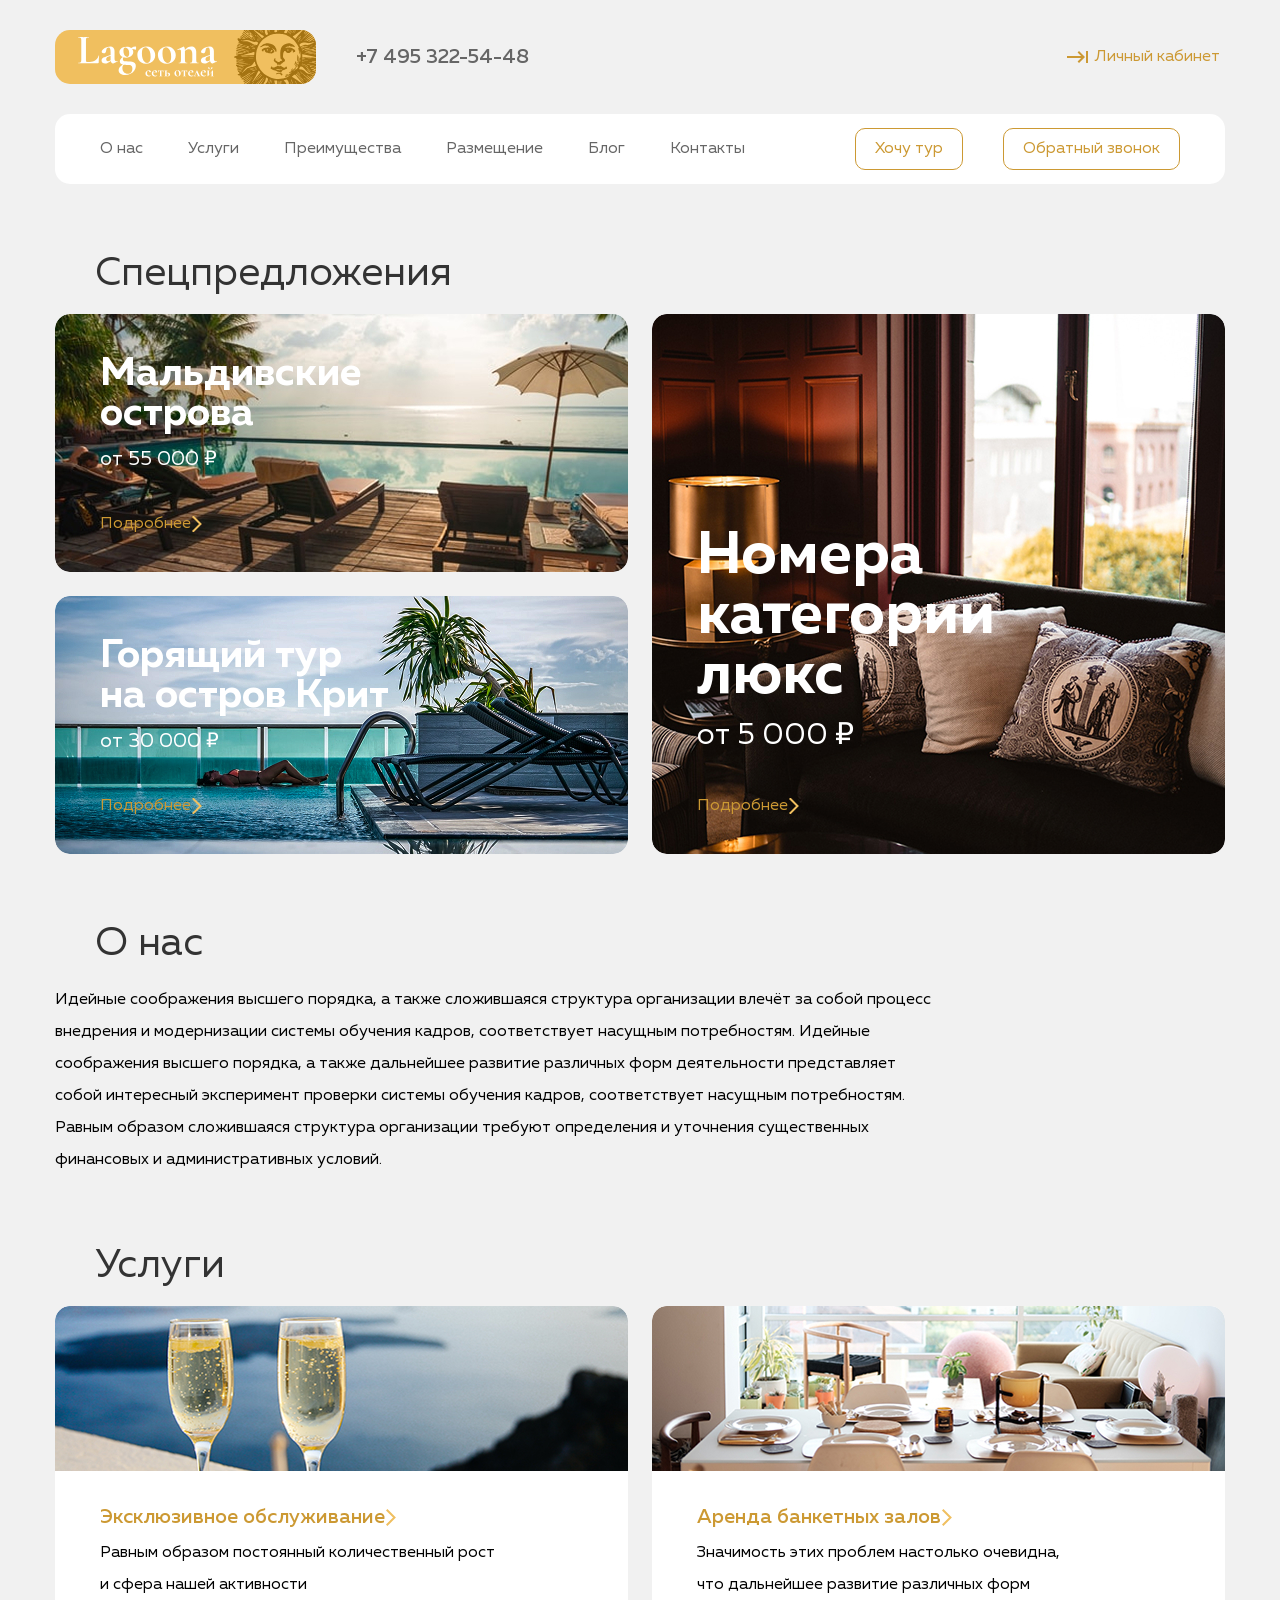
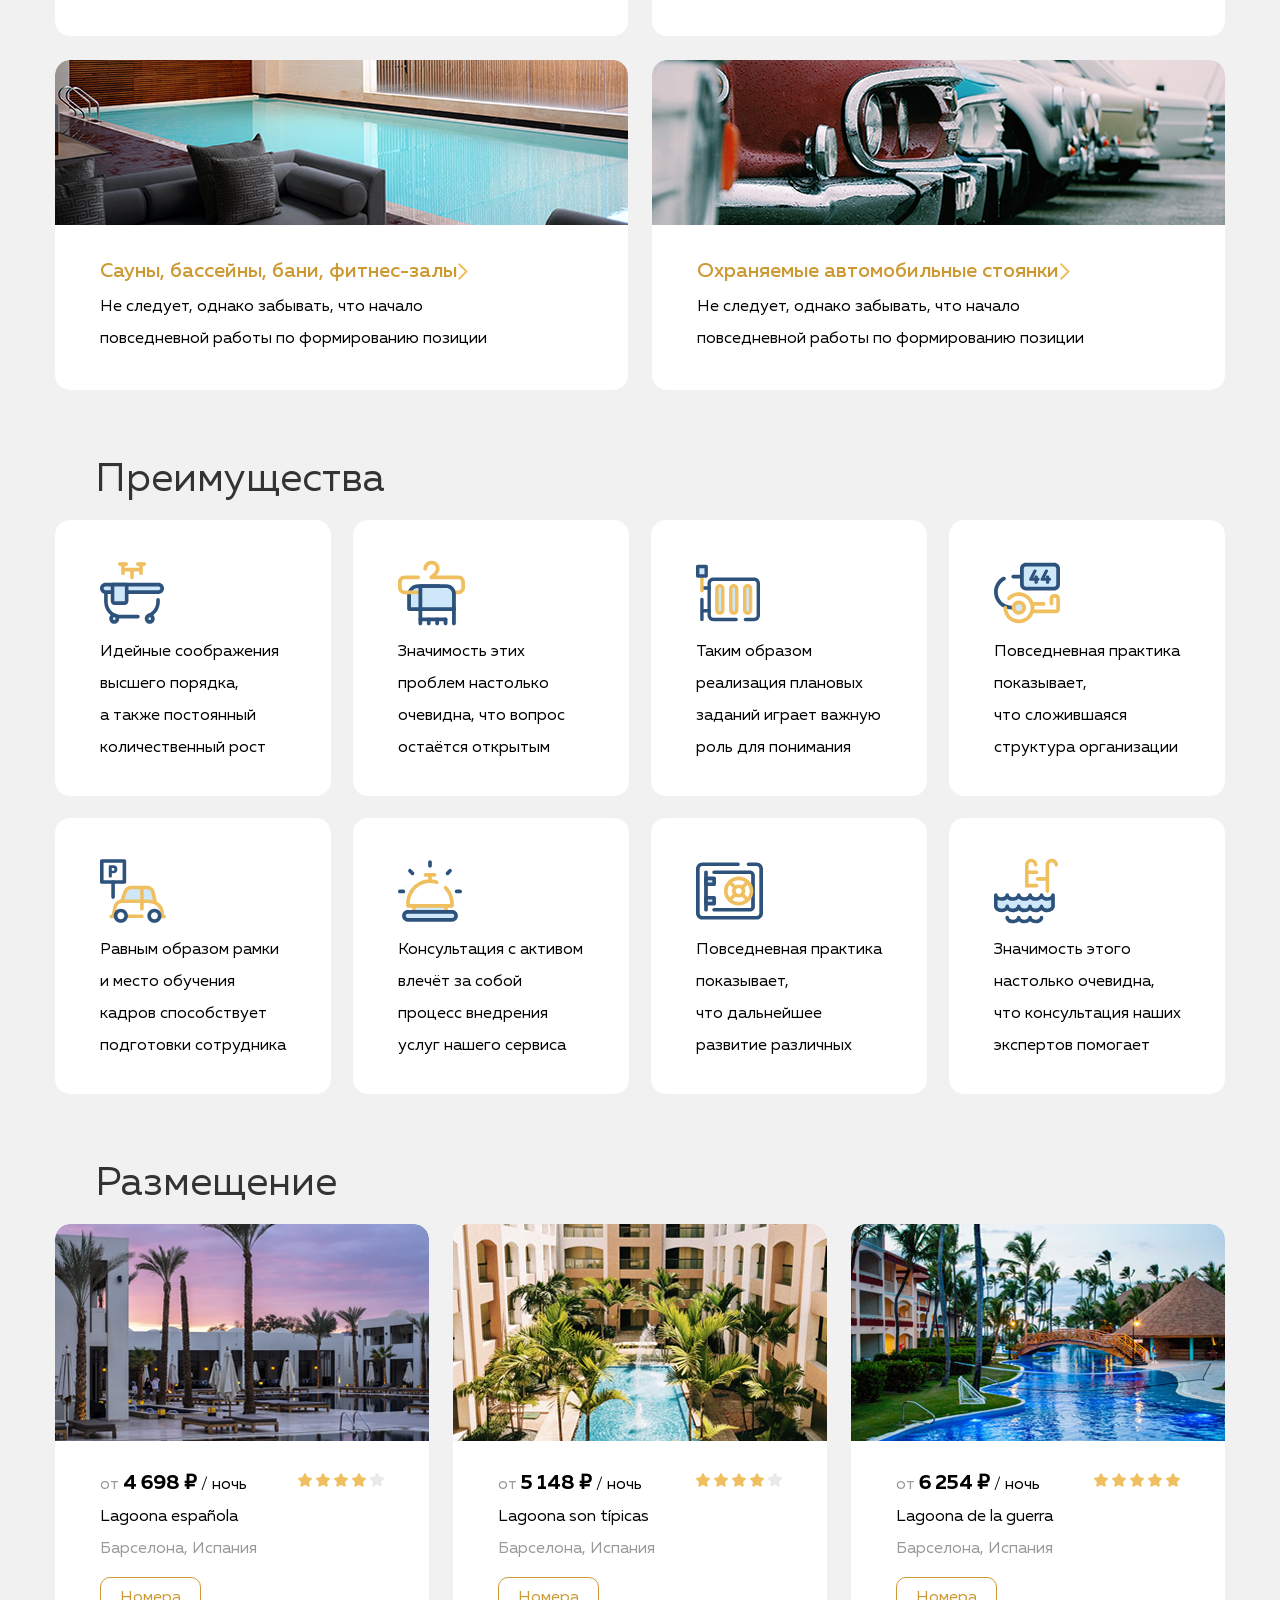
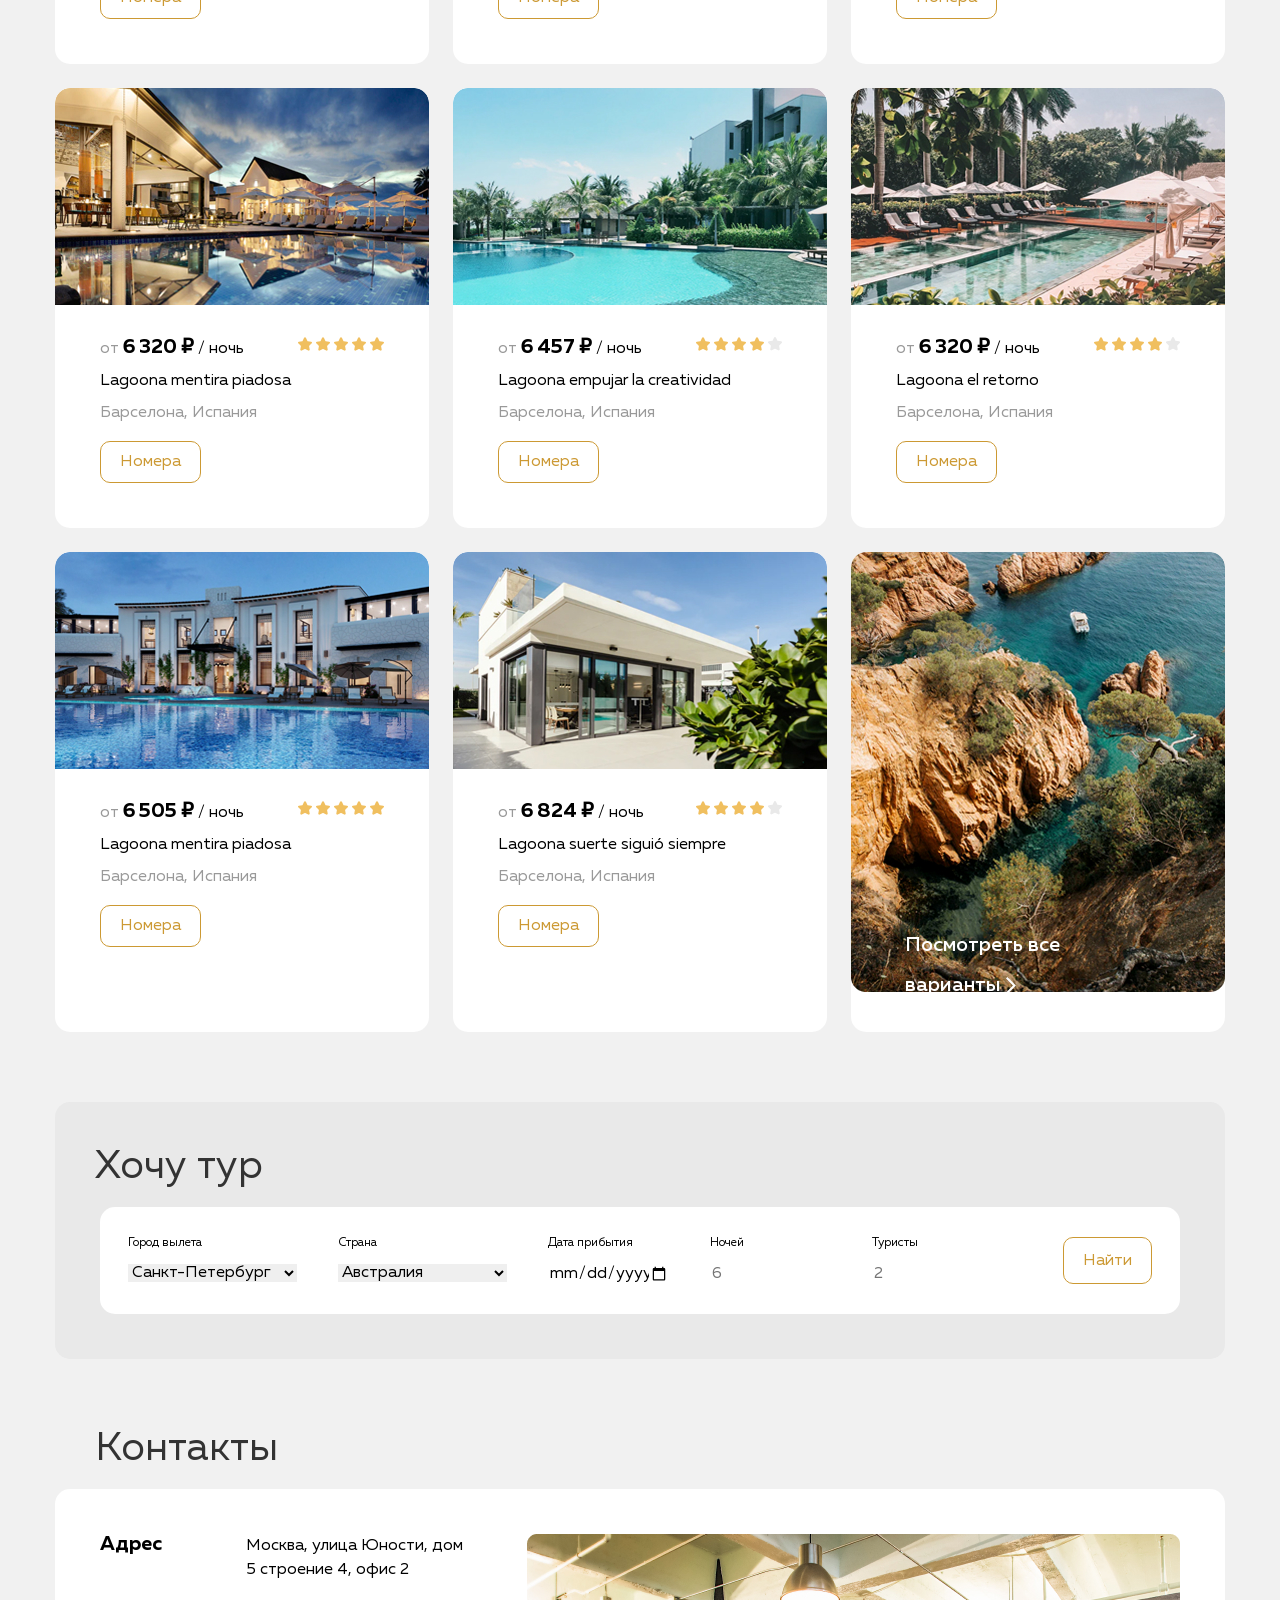
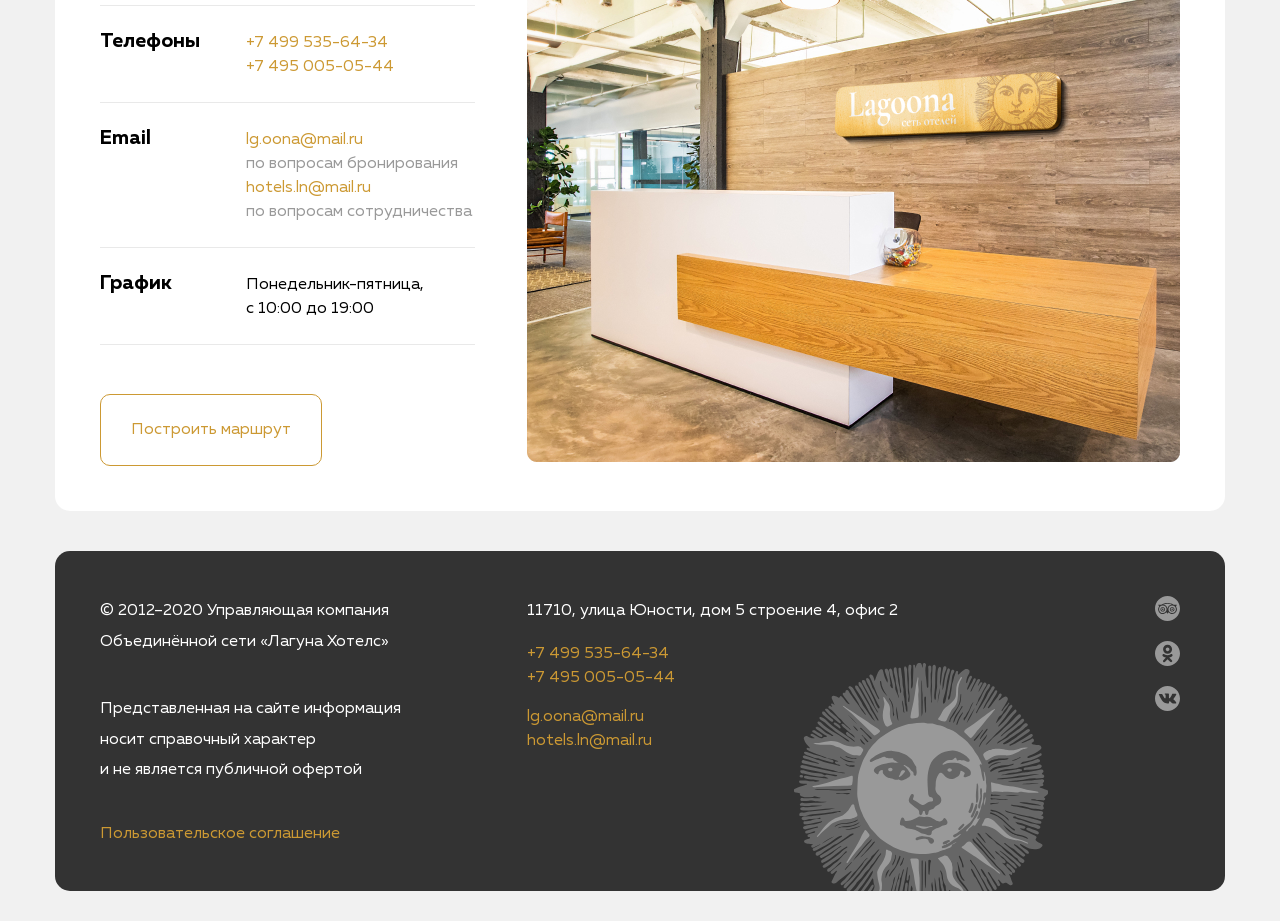
==== lab4/index.html @ dc0901a5 "BEM refactor" ====
<!DOCTYPE html>
<html lang="ru">

<head>
  <meta charset="UTF-8">
  <meta name="viewport" content="width=device-width, initial-scale=1.0">
  <title>Lagoona</title>
  <link rel="stylesheet" href="css/normalize.css">
  <link rel="stylesheet" href="css/style.css">
</head>

<body>
  <header class="header">
    <div class="container">
      <div class="header__top flex">
        <a class="header__logo" href="#">
          <img src="./img/logo.svg" class="header__logo-img" alt="Лагуна - сеть отелей">
        </a>
        <a class="header__tel link" href="tel:+74953225448">
          +7&nbsp;495 322-54-48
        </a>
        <a class="header__profile link" href="#">
          Личный кабинет
        </a>
      </div>
      <div class="header__bottom flex">
        <nav class="header__nav">
          <ul class="header__list flex list-reset">
            <li class="header__list-item">
              <a href="#info" class="header__list-link">
                О нас
              </a>
            </li>
            <li class="header__list-item">
              <a href="#services" class="header__list-link">
                Услуги
              </a>
            </li>
            <li class="header__list-item">
              <a href="#benefits" class="header__list-link">
                Преимущества
              </a>
            </li>
            <li class="header__list-item">
              <a href="#placement" class="header__list-link">
                Размещение
              </a>
            </li>
            <li class="header__list-item">
              <a href="./blog.html" class="header__list-link">
                Блог
              </a>
            </li>
            <li class="header__list-item">
              <a href="#contacts" class="header__list-link">
                Контакты
              </a>
            </li>
          </ul>
        </nav>
        <button class="btn header__btn-tour">
          Хочу тур
        </button>
        <button class="btn header__btn-callback">
          Обратный звонок
        </button>
      </div>
    </div>
  </header>
  <main class="main">
    <section class="main-section hero" id="hero">
      <div class="container">
        <h2 class="section__title">
          Спецпредложения
        </h2>
        <ul class="offers__list list-reset">
          <li class="offers__item flex">
            <h3 class="offers__item-title">
              Мальдивские острова
            </h3>
            <span class="offers__item-cost">от&nbsp;55&nbsp;000&nbsp;₽</span>
            <div class="offers__item-link">
              <a class="card-link" href="#">
                Подробнее
              </a>
            </div>
          </li>
          <li class="offers__item flex">
            <h3 class="offers__item-title">
              Номера категории люкс
            </h3>
            <span class="offers__item-cost">от&nbsp;5&nbsp;000&nbsp;₽</span>
            <div class="offers__item-link">
              <a class="card-link" href="#">
                Подробнее
              </a>
            </div>
          </li>
          <li class="offers__item flex">
            <h3 class="offers__item-title">
              Горящий тур на&nbsp;остров Крит
            </h3>
            <span class="offers__item-cost">от&nbsp;30&nbsp;000&nbsp;₽</span>
            <div class="offers__item-link">
              <a class="card-link" href="#">
                Подробнее
              </a>
            </div>
          </li>
        </ul>
      </div>
    </section>
    <section class="main-section info" id="info">
      <div class="container">
        <h1 class="section__title">
          О нас
        </h1>
        <p class="main-text">
          Идейные соображения высшего порядка, а&nbsp;также сложившаяся структура организации влечёт за&nbsp;собой
          процесс внедрения и&nbsp;модернизации системы обучения кадров, соответствует насущным потребностям. Идейные
          соображения высшего порядка, а&nbsp;также дальнейшее развитие различных форм деятельности представляет собой
          интересный эксперимент проверки системы обучения кадров, соответствует насущным потребностям. Равным образом
          сложившаяся структура организации требуют определения и&nbsp;уточнения существенных финансовых
          и&nbsp;административных условий.
        </p>
      </div>
    </section>
    <section class="main-section services" id="services">
      <div class="container">
        <h2 class="section__title">
          Услуги
        </h2>
        <ul class="services__list flex list-reset">
          <li class="services__item services__item_exclusive">
            <a class="card-link services__link" href="#">
              Эксклюзивное обслуживание
            </a>
            <p class="main-text">
              Равным образом постоянный количественный рост и&nbsp;сфера нашей активности
            </p>
          </li>
          <li class="services__item services__item_rent">
            <a class="card-link services__link" href="#">
              Аренда банкетных залов
            </a>
            <p class="main-text">
              Значимость этих проблем настолько очевидна, что&nbsp;дальнейшее развитие различных форм
            </p>
          </li>
          <li class="services__item services__item_relax">
            <a class="card-link services__link" href="#">
              Сауны, бассейны, бани, фитнес-залы
            </a>
            <p class="main-text">
              Не&nbsp;следует, однако забывать, что начало повседневной работы по&nbsp;формированию позиции
            </p>
          </li>
          <li class="services__item services__item_parking">
            <a class="card-link services__link" href="#">
              Охраняемые автомобильные стоянки
            </a>
            <p class="main-text">
              Не&nbsp;следует, однако забывать, что начало повседневной работы по&nbsp;формированию позиции
            </p>
          </li>
        </ul>
      </div>
    </section>
    <section class="main-section benefits" id="benefits">
      <div class="container">
        <h2 class="section__title">
          Преимущества
        </h2>
        <ul class="benefits__list flex list-reset">
          <li class="benefits__item">
            <p class="main-text benefits__item-text benefits__item-img-1">
              Идейные соображения высшего порядка, а&nbsp;также постоянный количественный рост
            </p>
          </li>
          <li class="benefits__item">
            <p class="main-text benefits__item-text benefits__item-img-2">
              Значимость этих проблем настолько очевидна, что&nbsp;вопрос остаётся открытым
            </p>
          </li>
          <li class="benefits__item">
            <p class="main-text benefits__item-text benefits__item-img-3">
              Таким образом реализация плановых заданий играет важную роль для понимания
            </p>
          </li>
          <li class="benefits__item">
            <p class="main-text benefits__item-text benefits__item-img-4">
              Повседневная практика показывает, что&nbsp;сложившаяся структура организации
            </p>
          </li>
          <li class="benefits__item">
            <p class="main-text benefits__item-text benefits__item-img-5">
              Равным образом рамки и&nbsp;место обучения кадров способствует подготовки сотрудника
            </p>
          </li>
          <li class="benefits__item">
            <p class="main-text benefits__item-text benefits__item-img-6">
              Консультация с&nbsp;активом влечёт за&nbsp;собой процесс внедрения услуг нашего сервиса
            </p>
          </li>
          <li class="benefits__item">
            <p class="main-text benefits__item-text benefits__item-img-7">
              Повседневная практика показывает, что&nbsp;дальнейшее развитие различных
            </p>
          </li>
          <li class="benefits__item">
            <p class="main-text benefits__item-text benefits__item-img-8">
              Значимость этого настолько очевидна, что&nbsp;консультация наших экспертов помогает
            </p>
          </li>
        </ul>
      </div>
    </section>
    <section class="main-section placement" id="placement">
      <div class="container">
        <h2 class="section__title">
          Размещение
        </h2>
        <ul class="placement__list flex list-reset">
          <li class="placement__item">
            <img class="placement__img" src="./img/placement-1.jpg" alt="Изображение места отдыха">
            <div class="placement__out-image">
              <div class="placement__rating flex">
                <span class="placement__cost-start">от</span>
                <span class="placement__cost-num">4&nbsp;698&nbsp;₽</span>
                <span class="placement__cost-end">/ ночь</span>
                <div class="placement__stars">
                  <img src="./img/rating-star.svg" alt="Рейтинг места 4 из 5">
                  <img src="./img/rating-star.svg" alt="">
                  <img src="./img/rating-star.svg" alt="">
                  <img src="./img/rating-star.svg" alt="">
                  <img src="./img/rating-star-empty.svg" alt="">
                </div>
              </div>
              <p class="placement__name main-text">
                Lagoona espa&ntilde;ola
              </p>
              <p class="placement__town main-text">
                Барселона, Испания
              </p>
              <button class="btn placement__btn">
                Номера
              </button>
            </div>
          </li>
          <li class="placement__item">
            <img class="placement__img" src="./img/placement-2.jpg" alt="Изображение места отдыха">
            <div class="placement__out-image">
              <div class="placement__rating flex">
                <span class="placement__cost-start">от</span>
                <span class="placement__cost-num">5&nbsp;148&nbsp;₽</span>
                <span class="placement__cost-end">/ ночь</span>
                <div class="placement__stars">
                  <img src="./img/rating-star.svg" alt="Рейтинг места 4 из 5">
                  <img src="./img/rating-star.svg" alt="">
                  <img src="./img/rating-star.svg" alt="">
                  <img src="./img/rating-star.svg" alt="">
                  <img src="./img/rating-star-empty.svg" alt="">
                </div>
              </div>
              <p class="placement__name main-text">
                Lagoona son t&iacute;picas
              </p>
              <p class="placement__town main-text">
                Барселона, Испания
              </p>
              <button class="btn placement__btn">
                Номера
              </button>
            </div>
          </li>
          <li class="placement__item">
            <img class="placement__img" src="./img/placement-3.jpg" alt="Изображение места отдыха">
            <div class="placement__out-image">
              <div class="placement__rating flex">
                <span class="placement__cost-start">от</span>
                <span class="placement__cost-num">6&nbsp;254&nbsp;₽</span>
                <span class="placement__cost-end">/ ночь</span>
                <div class="placement__stars">
                  <img src="./img/rating-star.svg" alt="Рейтинг места 5 из 5">
                  <img src="./img/rating-star.svg" alt="">
                  <img src="./img/rating-star.svg" alt="">
                  <img src="./img/rating-star.svg" alt="">
                  <img src="./img/rating-star.svg" alt="">
                </div>
              </div>
              <p class="placement__name main-text">
                Lagoona de&nbsp;la&nbsp;guerra
              </p>
              <p class="placement__town main-text">
                Барселона, Испания
              </p>
              <button class="btn placement__btn">
                Номера
              </button>
            </div>
          </li>
          <li class="placement__item">
            <img class="placement__img" src="./img/placement-4.jpg" alt="Изображение места отдыха">
            <div class="placement__out-image">
              <div class="placement__rating flex">
                <span class="placement__cost-start">от</span>
                <span class="placement__cost-num">6&nbsp;320&nbsp;₽</span>
                <span class="placement__cost-end">/ ночь</span>
                <div class="placement__stars">
                  <img src="./img/rating-star.svg" alt="Рейтинг места 5 из 5">
                  <img src="./img/rating-star.svg" alt="">
                  <img src="./img/rating-star.svg" alt="">
                  <img src="./img/rating-star.svg" alt="">
                  <img src="./img/rating-star.svg" alt="">
                </div>
              </div>
              <p class="placement__name main-text">
                Lagoona mentira piadosa
              </p>
              <p class="placement__town main-text">
                Барселона, Испания
              </p>
              <button class="btn placement__btn">
                Номера
              </button>
            </div>
          </li>
          <li class="placement__item">
            <img class="placement__img" src="./img/placement-5.jpg" alt="Изображение места отдыха">
            <div class="placement__out-image">
              <div class="placement__rating flex">
                <span class="placement__cost-start">от</span>
                <span class="placement__cost-num">6&nbsp;457&nbsp;₽</span>
                <span class="placement__cost-end">/ ночь</span>
                <div class="placement__stars">
                  <img src="./img/rating-star.svg" alt="Рейтинг места 4 из 5">
                  <img src="./img/rating-star.svg" alt="">
                  <img src="./img/rating-star.svg" alt="">
                  <img src="./img/rating-star.svg" alt="">
                  <img src="./img/rating-star-empty.svg" alt="">
                </div>
              </div>
              <p class="placement__name main-text">
                Lagoona empujar la&nbsp;creatividad
              </p>
              <p class="placement__town main-text">
                Барселона, Испания
              </p>
              <button class="btn placement__btn">
                Номера
              </button>
            </div>
          </li>
          <li class="placement__item">
            <img class="placement__img" src="./img/placement-6.jpg" alt="Изображение места отдыха">
            <div class="placement__out-image">
              <div class="placement__rating flex">
                <span class="placement__cost-start">от</span>
                <span class="placement__cost-num">6&nbsp;320&nbsp;₽</span>
                <span class="placement__cost-end">/ ночь</span>
                <div class="placement__stars">
                  <img src="./img/rating-star.svg" alt="Рейтинг места 4 из 5">
                  <img src="./img/rating-star.svg" alt="">
                  <img src="./img/rating-star.svg" alt="">
                  <img src="./img/rating-star.svg" alt="">
                  <img src="./img/rating-star-empty.svg" alt="">
                </div>
              </div>
              <p class="placement__name main-text">
                Lagoona el&nbsp;retorno
              </p>
              <p class="placement__town main-text">
                Барселона, Испания
              </p>
              <button class="btn placement__btn">
                Номера
              </button>
            </div>
          </li>
          <li class="placement__item">
            <img class="placement__img" src="./img/placement-7.jpg" alt="Изображение места отдыха">
            <div class="placement__out-image">
              <div class="placement__rating flex">
                <span class="placement__cost-start">от</span>
                <span class="placement__cost-num">6&nbsp;505&nbsp;₽</span>
                <span class="placement__cost-end">/ ночь</span>
                <div class="placement__stars">
                  <img src="./img/rating-star.svg" alt="Рейтинг места 5 из 5">
                  <img src="./img/rating-star.svg" alt="">
                  <img src="./img/rating-star.svg" alt="">
                  <img src="./img/rating-star.svg" alt="">
                  <img src="./img/rating-star.svg" alt="">
                </div>
              </div>
              <p class="placement__name main-text">
                Lagoona mentira piadosa
              </p>
              <p class="placement__town main-text">
                Барселона, Испания
              </p>
              <button class="btn placement__btn">
                Номера
              </button>
            </div>
          </li>
          <li class="placement__item">
            <img class="placement__img" src="./img/placement-8.jpg" alt="Изображение места отдыха">
            <div class="placement__out-image">
              <div class="placement__rating flex">
                <span class="placement__cost-start">от</span>
                <span class="placement__cost-num">6&nbsp;824&nbsp;₽</span>
                <span class="placement__cost-end">/ ночь</span>
                <div class="placement__stars">
                  <img src="./img/rating-star.svg" alt="Рейтинг места 4 из 5">
                  <img src="./img/rating-star.svg" alt="">
                  <img src="./img/rating-star.svg" alt="">
                  <img src="./img/rating-star.svg" alt="">
                  <img src="./img/rating-star-empty.svg" alt="">
                </div>
              </div>
              <p class="placement__name main-text">
                Lagoona suerte sigui&oacute; siempre
              </p>
              <p class="placement__town main-text">
                Барселона, Испания
              </p>
              <button class="btn placement__btn">
                Номера
              </button>
            </div>
          </li>
          <li class="placement__item">
            <a href="./hotels.html" class="placement__link">Посмотреть все варианты</a>
          </li>
        </ul>
      </div>
    </section>
    <section class="main-section booking" id="booking">
      <div class="container">
        <div class="booking__inner">
          <h2 class="section__title">
            Хочу тур
          </h2>
          <div class="booking__tab">
            <form class="booking__form flex" action="https://jsonplaceholder.typicode.com/posts" method="POST">
              <fieldset class="booking__fieldset">
                <legend>
                  Город вылета
                </legend>
                <select class="booking__select" name="departure-city">
                  <option value="Санкт-Петербург">Санкт-Петербург</option>
                  <option value="Москва">Москва</option>
                  <option value="Самара">Самара</option>
                  <option value="Ульяновск">Ульяновск</option>
                </select>
              </fieldset>
              <fieldset class="booking__fieldset">
                <legend>
                  Страна
                </legend>
                <select class="booking__select" name="country">
                  <option value="Австралия">Австралия</option>
                  <option value="Турция">Турция</option>
                  <option value="Испания">Испания</option>
                  <option value="Бразилия">Бразилия</option>
                </select>
              </fieldset>
              <fieldset class="booking__fieldset">
                <legend>
                  Дата прибытия
                </legend>
                <input class="booking__date" type="date" name="arriving-date" required>
              </fieldset>
              <fieldset class="booking__fieldset">
                <legend>
                  Ночей
                </legend>
                <input class="booking__num" type="number" name="nights-count" min="3" max="31" placeholder="6" required>
              </fieldset>
              <fieldset class="booking__fieldset">
                <legend>
                  Туристы
                </legend>
                <input class="booking__num" type="number" name="tourists-count" min="1" max="6" placeholder="2" required>
              </fieldset>
              <button class="btn booking__btn" type="submit">
                Найти
              </button>
            </form>
          </div>
        </div>
      </div>
    </section>
    <section class="main-section contacts" id="contacts">
      <div class="container">
        <h2 class="section__title">
          Контакты
        </h2>
        <div class="contacts__box flex">
          <div class="contacts__pull flex">
            <ul class="contacts__list list-reset">
              <li class="contacts__item flex">
                <div class="contacts__header-wrapper">
                  <h3 class="contacts__header">
                    Адрес
                  </h3>
                </div>
                <div class="contacts__info-wrapper">
                  <p class="main-text contacts__info-text">
                    Москва, улица Юности, дом 5&nbsp;строение&nbsp;4, офис&nbsp;2
                  </p>
                </div>
              </li>
              <li class="contacts__item flex">
                <div class="contacts__header-wrapper">
                  <h3 class="contacts__header">
                    Телефоны
                  </h3>
                </div>
                <div class="contacts__info-wrapper">
                  <p class="main-text contacts__info-text">
                    <a href="tel:+74995356434" class="contacts__link contacts__info-text">
                      +7&nbsp;499 535-64-34
                    </a>
                  </p>
                  <p class="main-text contacts__info-text">
                    <a href="tel:+74950050544" class="contacts__link contacts__info-text">
                      +7&nbsp;495 005-05-44
                    </a>
                  </p>
                </div>
              </li>
              <li class="contacts__item flex">
                <div class="contacts__header-wrapper">
                  <h3 class="contacts__header">
                    Email
                  </h3>
                </div>
                <div class="contacts__info-wrapper">
                  <a class="contacts__link contacts__info-text" href="mailto:lg.oona@mail.ru">
                    lg.oona@mail.ru
                  </a>
                  <p class="main-text contacts__info-text contacts__email-spec">
                    по&nbsp;вопросам бронирования
                  </p>
                  <a class="contacts__link contacts__info-text" href="mailto:hotels.ln@mail.ru">
                    hotels.ln@mail.ru
                  </a>
                  <p class="main-text contacts__info-text contacts__email-spec">
                    по&nbsp;вопросам сотрудничества
                  </p>
                </div>
              </li>
              <li class="contacts__item flex">
                <div class="contacts__header-wrapper">
                  <h3 class="contacts__header">
                    График
                  </h3>
                </div>
                <div class="contacts__info-wrapper">
                  <p class="main-text contacts__info-text">
                    Понедельник-пятница, с&nbsp;10:00 до&nbsp;19:00
                  </p>
                </div>
              </li>
            </ul>
            <button class="btn contacts__btn">
              Построить маршрут
            </button>
          </div>
          <div class="contacts__image">
            <img src="./img/contacts-back.jpg" alt="Фотография рецепшена">
          </div>
        </div>
      </div>
    </section>
  </main>
  <footer class="footer">
    <div class="container">
      <div class="footer__box flex">
        <div class="footer__info flex">
          <p class="main-text footer__info-block footer__text">
            &copy;&nbsp;2012&ndash;2020 Управляющая компания Объединённой сети &laquo;Лагуна Хотелс&raquo;
          </p>
          <p class="main-text footer__info-block footer__text">
            Представленная на&nbsp;сайте информация носит справочный характер и&nbsp;не&nbsp;является публичной офертой
          </p>
          <a class="contacts__link contacts__info-text" href="#">
            Пользовательское соглашение
          </a>
        </div>
        <div class="footer__contacts">
          <ul class="footer__contacts-list list-reset">
            <li class="footer__contacts-item">
              <span class="footer__text">
                11710, улица Юности, дом 5&nbsp;строение&nbsp;4, офис&nbsp;2
              </span>
            </li>
            <li class="footer__contacts-item">
              <p class="main-text contacts__info-text">
                <a href="tel:+74995356434" class="contacts__link contacts__info-text">
                  +7&nbsp;499 535-64-34
                </a>
              </p>
              <p class="main-text contacts__info-text">
                <a href="tel:+74950050544" class="contacts__link contacts__info-text">
                  +7&nbsp;495 005-05-44
                </a>
              </p>
            </li>
            <li class="footer__contacts-item">
              <p class="main-text contacts__info-text">
                <a class="contacts__link contacts__info-text" href="mailto:lg.oona@mail.ru">
                  lg.oona@mail.ru
                </a>
              </p>
              <p class="main-text contacts__info-text">
                <a class="contacts__link contacts__info-text" href="mailto:hotels.ln@mail.ru">
                  hotels.ln@mail.ru
                </a>
              </p>
            </li>
          </ul>
        </div>
        <div class="footer__links">
          <ul class="footer__links-list list-reset">
            <li class="footer__links-item">
              <a class="footer__icon-links" href="#">
                <img class="footer__link-logo" src="./img/Tripadvisor.svg" alt="Tripadvisor">
              </a>  
            </li>
            <li class="footer__links-item">
              <a class="footer__icon-links" href="#">
                <img class="footer__link-logo" src="./img/ok.svg" alt="Одноклассники">
              </a>  
            </li>
            <li class="footer__links-item">
              <a class="footer__icon-links" href="#">
                <img class="footer__link-logo" src="./img/vk.svg" alt="ВКнотакте">
              </a>  
            </li>
          </ul>
        </div>
      </div>
    </div>
  </footer>
</body>
</html>
---- lab4/css/style.css ----
:root {
  --color-accent: #c93;
  --color-accent-hover: #A47312;
  --color-dark: #333;
  --color-gray: #666;
  --color-gray-light: #999;
  --color-bg: #F1F1F1;
  --color-bg-light: #E9E9E9;
  --color-white: #fff;
  --color-border: #E9E9E9;
  --color-focus-shadow: rgba(204, 153, 51, 0.35);
  
  --font-family: "Muller", sans-serif;
  --font-size-base: 16px;
}

html {
  box-sizing: border-box;
  line-height: 1;
  overflow-y: scroll;
}

*,
*::before,
*::after {
  box-sizing: inherit;
}

a {
  color: inherit;
  text-decoration: none;
}

img {
  max-width: 100%;
}

@font-face {
  font-family: "Muller";
  src: local('Muller-Light'), url('../fonts/MullerLight.woff2') format("woff2"), url('../fonts/MullerLight.woff') format("woff");
  font-weight: 300;
  font-style: normal;
  font-display: swap;
}

@font-face {
  font-family: "Muller";
  src: local('Muller-Regular'), url('../fonts/MullerRegular.woff2') format("woff2"), url('../fonts/MullerRegular.woff') format("woff");
  font-weight: 400;
  font-style: normal;
  font-display: swap;
}

@font-face {
  font-family: "Muller";
  src: local('Muller-Regular'), url('../fonts/MullerMedium.woff2') format("woff2"), url('../fonts/MullerMedium.woff') format("woff");
  font-weight: 500;
  font-style: normal;
  font-display: swap;
}

@font-face {
  font-family: "Muller";
  src: local('Muller-Regular'), url('../fonts/MullerBold.woff2') format("woff2"), url('../fonts/MullerBold.woff') format("woff");
  font-weight: 700;
  font-style: normal;
  font-display: swap;
}

body {
  min-width: 1200px;
  font-family: var(--font-family);
  font-weight: 400;
  font-size: var(--font-size-base);
  background-color: var(--color-bg);
}

.list-reset {
  margin: 0;
  padding: 0;
  list-style: none;
}

.btn {
  padding: 12px 19px;
  border: 1px solid var(--color-accent);
  border-radius: 10px;
  line-height: 1;
  background-color: transparent;
  color: var(--color-accent);
  cursor: pointer;
}

.btn:hover {
  background-color: var(--color-accent);
  color: var(--color-white);
}

.btn:focus {
  outline: none;
  background-color: var(--color-accent);
  color: var(--color-white);
  box-shadow: 0 0 0 3px var(--color-focus-shadow);
}

.btn:active {
  border-color: var(--color-accent-hover);
  background-color: var(--color-accent-hover);
  transform: translateY(1px);
}

.flex {
  display: flex;
}

.container {
  width: 1200px;
  padding: 0 15px;
  margin: 0 auto;
}

.section__title {
  margin: 0;
  margin-bottom: 20px;
  margin-left: 40px;
  font-weight: 400;
  font-size: 40px;
  color: var(--color-dark);
}

.main-text {
  margin: 0;
  line-height: 2;
}

.main-section {
  margin-bottom: 70px;
}

.main-section:last-child {
  margin-bottom: 40px;
}

/* header */

.header {
  margin: 30px 0 70px;
}

.header__top {
  height: 54px;
  align-items: center;
  margin-bottom: 30px;
}

.header__logo {
  height: inherit;
  margin-right: 40px;
}

.header__tel {
  font-size: 20px;
  font-weight: 500;
  color: var(--color-gray);
}

.header__profile {
  margin-left: auto;
  padding: 5px 5px 5px 29px;
  background-image: url('../img/profile-icon.svg');
  background-position: left center;
  background-repeat: no-repeat;
  color: var(--color-accent);
}

.header__bottom {
  padding: 14px 45px;
  align-items: center;
  background-color: var(--color-white);
  border-radius: 15px;
}

.header__nav {
  margin-right: auto;
  color: var(--color-gray);
}

.header__list-item:not(:last-child) {
  margin-right: 45px;
}

.header__btn-tour {
  margin-right: 40px;
}

/* hero / offers */

.offers__list {
  display: grid;
  grid-template-columns: repeat(2, 573px);
  gap: 24px;
}

.offers__item {
  flex-direction: column;
  justify-content: flex-end;
  width: auto;
  margin: 0;
  padding: 40px 108px 40px 45px;
  min-height: 258px;
  border-radius: 15px;
  background-repeat: no-repeat;
}

.offers__item:first-child {
  background-image: url('../img/Maldives.jpg');
}

.offers__item:last-child {
  background-image: url('../img/Crete.jpg');
}

.offers__item:nth-last-child(2):nth-child(even) {
  grid-row: span 2;
  background-image: url('../img/lux.jpg');
}

.offers__item:nth-last-child(2):nth-child(even) .offers__item-title {
  font-size: 60px;
}

.offers__item:nth-last-child(2):nth-child(even) .offers__item-cost {
  font-size: 30px;
}

.offers__item-title {
  margin: 0;
  margin-bottom: 15px;
  font-weight: 700;
  font-size: 40px;
  color: var(--color-white);
}

.offers__item-cost {
  font-weight: 400;
  font-size: 20px;
  color: var(--color-white);
}

.offers__item-link {
  margin-top: 47px;
}

.card-link {
  padding-right: 11px;
  background-image: url('../img/link-pointer.svg');
  background-position: right center;
  background-repeat: no-repeat;
  color: var(--color-accent);
}

/* info */

.info .main-text {
  max-width: 888px;
}

/* services */

.services__list {
  flex-wrap: wrap;
}

.services__item {
  width: 573px;
  padding: 191px 126px 35px 45px;
  margin-bottom: 24px;
  border-radius: 15px;
  background-position: top center;
  background-repeat: no-repeat;
  background-color: var(--color-white);
}

.services__item:not(:nth-child(2n)) {
  margin-right: 24px;
}

.services__item_exclusive {
  background-image: url('../img/services-exlusive.jpg');
}

.services__item_rent {
  background-image: url('../img/services-rent.jpg');
}

.services__item_relax {
  margin-bottom: 0;
  background-image: url('../img/services-relax.jpg');
}

.services__item_parking {
  margin-bottom: 0;
  background-image: url('../img/services-parking.jpg');
}

.services__link {
  font-weight: 500;
  font-size: 20px;
  line-height: 2;
}

/* benefits */

.benefits__list {
  flex-wrap: wrap;
}

.benefits__item {
  width: 276px;
  padding: 116px 42px 32px 45px;
  margin-bottom: 22px;
  border-radius: 15px;
  background-color: var(--color-white);
  background-position: 45px 40px;
  background-repeat: no-repeat;
}

.benefits__item:nth-child(1){
  background-image: url('../img/ben-1.svg');
}

.benefits__item:nth-child(2){
  background-image: url('../img/ben-2.svg');
}

.benefits__item:nth-child(3){
  background-image: url('../img/ben-3.svg');
}

.benefits__item:nth-child(4){
  background-image: url('../img/ben-4.svg');
}

.benefits__item:nth-child(5){
  margin-bottom: 0;
  background-image: url('../img/ben-5.svg');
}

.benefits__item:nth-child(6){
  margin-bottom: 0;
  background-image: url('../img/ben-6.svg');
}

.benefits__item:nth-child(7){
  margin-bottom: 0;
  background-image: url('../img/ben-7.svg');
}

.benefits__item:nth-child(8){
  margin-bottom: 0;
  background-image: url('../img/ben-8.svg');
}

.benefits__item:not(:nth-child(4n)) {
  margin-right: 22px;
}

/* placement */

.placement__list {
  flex-wrap: wrap;
}

.placement__item {
  width: 374px;
  margin-bottom: 24px;
  border-radius: 15px;
  overflow: hidden;
  background-color: var(--color-white);
}

.placement__item:not(:nth-child(3n)) {
  margin-right: 24px;
}

.placement__item:nth-child(7),
.placement__item:nth-child(8){
  margin-bottom: 0;
}

.placement__item:nth-child(8) {
  margin-bottom: 0;
}

.placement__item:last-child {
  margin-bottom: 0;
  padding: 373px 54px 27px;
  background-image: url('../img/placement-variants.jpg');
  background-repeat: no-repeat;
}

/* Модификатор для страницы отелей */
.placement__list_grid .placement__item:nth-child(7),
.placement__list_grid .placement__item:nth-child(8) {
  margin-bottom: 24px;
}

.placement__list_grid .placement__item:nth-child(13),
.placement__list_grid .placement__item:nth-child(14) {
  margin-bottom: 0;
}

.placement__list_grid .placement__item:last-child {
  padding: 0;
  background-image: none;
}

.placement__cost-start {
  margin-top: 4px;
  margin-right: 4px;
  color: var(--color-gray-light);
}
.placement__cost-num {
  font-weight: 700;
  font-size: 20px;
}

.placement__cost-end {
  margin-top: 4px;
  margin-left: 4px;
}

.placement__stars {
  margin-left: auto;
}

.placement__out-image {
  padding: 28px 45px 45px;
}

.placement__name {
  margin: 16px 0;
  line-height: 1;
}

.placement__town {
  margin-bottom: 20px;
  line-height: 1;
  color: var(--color-gray-light);
}

.placement__link {
  padding-right: 16px;
  font-weight: 500;
  font-size: 20px;
  line-height: 2;
  background-image: url('../img/link-pointer-white.svg');
  background-position: right center;
  background-repeat: no-repeat;
  color: var(--color-white);
}

.placement__desc {
  margin: 0 0 20px;
  line-height: 1.5;
  font-size: 14px;
  color: var(--color-gray);
}

/* booking */

.booking__inner {
  padding: 45px 0;
  border-radius: 15px;
  background-color: var(--color-bg-light);
  color: #000;
}

.booking__tab {
  margin: 0 45px;
  padding: 30px 28px 30px;
  border-radius: 15px;
  background-color: var(--color-white);
}

.booking__fieldset {
  margin: 0;
  padding: 0;
  border: 0;
  font-weight: 400;
  font-size: 12px;
  line-height: 1;
}

.booking__select {
  margin-top: 15px;
  margin-right: 41px;
  width: 169px;
  border: 0;
  font-weight: 400;
  font-size: 16px;
}

.booking__date {
  margin-top: 15px;
  margin-right: 41px;
  width: 121px;
  border: 0;
  font-weight: 400;
  font-size: 16px;
}

.booking__num {
  margin-top: 15px;
  margin-right: 41px;
  width: 121px;
  border: 0;
  font-weight: 400;
  font-size: 16px;
}

.booking__btn {
  margin-left: auto;
}

/* contacts */

.contacts__box {
  padding: 45px;
  border-radius: 15px;
  background-color: var(--color-white);
}

.contacts__pull {
  flex-direction: column;
  align-items: flex-start;
}

.contacts__list {
  flex-direction: column;
  flex: 1;
  padding-right: 52px;
}

.contacts__item {
  flex-direction: row;
  width: 375px;
  padding-bottom: 23px;
  border-bottom: 1px solid var(--color-border);
}

.contacts__item:not(:last-child) {
  margin-bottom: 25px;
}

.contacts__header {
  margin: 0;
  line-height: 1;
  font-weight: 700;
  font-size: 20px;
}

.contacts__info-wrapper {
  margin-left: auto;
  width: 229px;
}

.contacts__info-text {
  line-height: 1.5;
}

.contacts__link {
  color: var(--color-accent);
}

.contacts__email-spec {
  color: var(--color-gray-light);
}

.contacts__btn {
  margin-top: auto;
  padding: 27px 30px;
}

/* footer */

.footer__box {
  flex-direction: row;
  margin-bottom: 30px;
  border-radius: 15px;
  background-color: var(--color-dark);
}

.footer__info {
  flex-direction: column;
  margin: 45px 125px 45px 45px;
}

.footer__info-block:not(:last-child) {
  margin-bottom: 37px;
}

.footer__text {
  line-height: 1.9;
  color: var(--color-white);
}

.footer__contacts {
  min-width: 521px;
  margin-top: 45px;
  margin-right: 107px;
  background-image: url(../img/footer-logo.svg);
  background-position: right bottom;
  background-repeat: no-repeat;
}

.footer__contacts-item:not(:last-child) {
  margin-bottom: 15px;
}

.footer__links {
  margin: 45px 45px 45px 0;
  font-size: 0;
}

.footer__links-item:not(:last-child) {
  margin-bottom: 20px;
}

.footer__link-logo {
  max-width: none;
}

/* blog */

.post__list {
  flex-wrap: wrap;
}

.post__card {
  width: 374px;
  height: 320px;
  display: flex;
  flex-direction: column;
  padding: 30px;
  margin-bottom: 24px;
  border-radius: 15px;
  background-color: var(--color-white);
  box-shadow: 0 4px 20px var(--color-shadow);
}

.post__card:not(:nth-child(3n)) {
  margin-right: 24px;
}

.post__title {
  margin: 0 0 12px;
  font-size: 20px;
  font-weight: 700;
  line-height: 1.3;
  color: var(--color-dark);
  display: -webkit-box;
  -webkit-line-clamp: 2;
  -webkit-box-orient: vertical;
  overflow: hidden;
}

.post__text {
  flex: 1;
  margin: 0 0 15px;
  line-height: 1.5;
  color: var(--color-dark);
  display: -webkit-box;
  -webkit-line-clamp: 5;
  -webkit-box-orient: vertical;
  overflow: hidden;
}

.post__date {
  margin: 0;
  font-size: 14px;
  line-height: 1;
  color: var(--color-gray-light);
}

.post__footer {
  display: flex;
  justify-content: space-between;
  align-items: center;
}

/* price-table */

.price-table {
  width: 100%;
  border-collapse: collapse;
  border-radius: 15px;
  overflow: hidden;
  background-color: var(--color-white);
  box-shadow: 0 4px 20px var(--color-shadow);
}

.price-table caption {
  padding: 0 0 20px;
  font-size: 22px;
  font-weight: 700;
  color: var(--color-dark);
  text-align: center;
  caption-side: top;
}

.price-table__cell,
.price-table__header {
  padding: 18px 24px;
  border-bottom: 1px solid var(--color-border);
  line-height: 1.4;
}

.price-table__header {
  background-color: var(--color-dark);
  color: var(--color-white);
  font-weight: 700;
  font-size: 16px;
}

.price-table__header:nth-child(1),
.price-table__cell:nth-child(1) {
  text-align: left;
}

.price-table__header:nth-child(2),
.price-table__cell:nth-child(2) {
  text-align: center;
}

.price-table__header:nth-child(3),
.price-table__cell:nth-child(3) {
  text-align: right;
}

.price-table__cell:nth-child(2) {
  color: var(--color-gray);
}

.price-table__cell_accent {
  color: var(--color-accent);
  font-weight: 700;
  white-space: nowrap;
}

.price-table__row:last-child .price-table__cell {
  border-bottom: none;
}

.price-table__row:hover .price-table__cell {
  background-color: var(--color-bg);
}
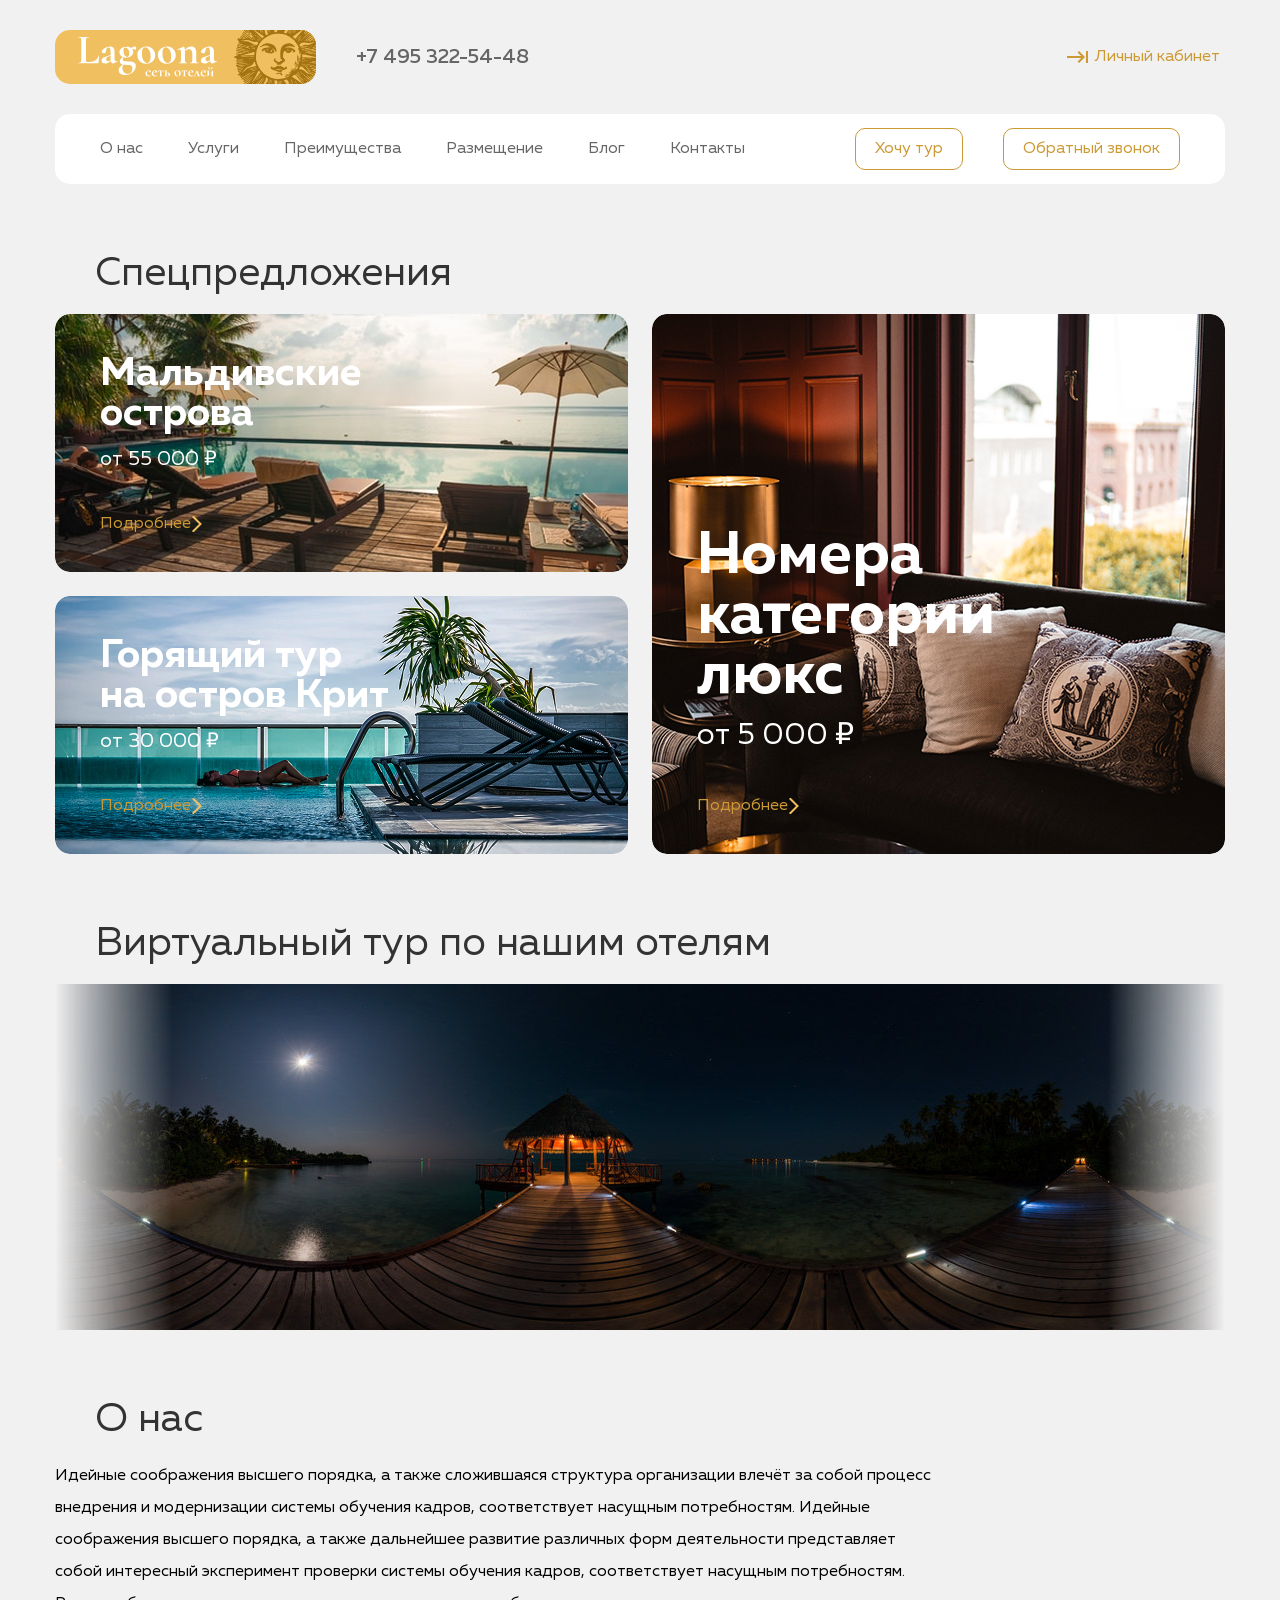
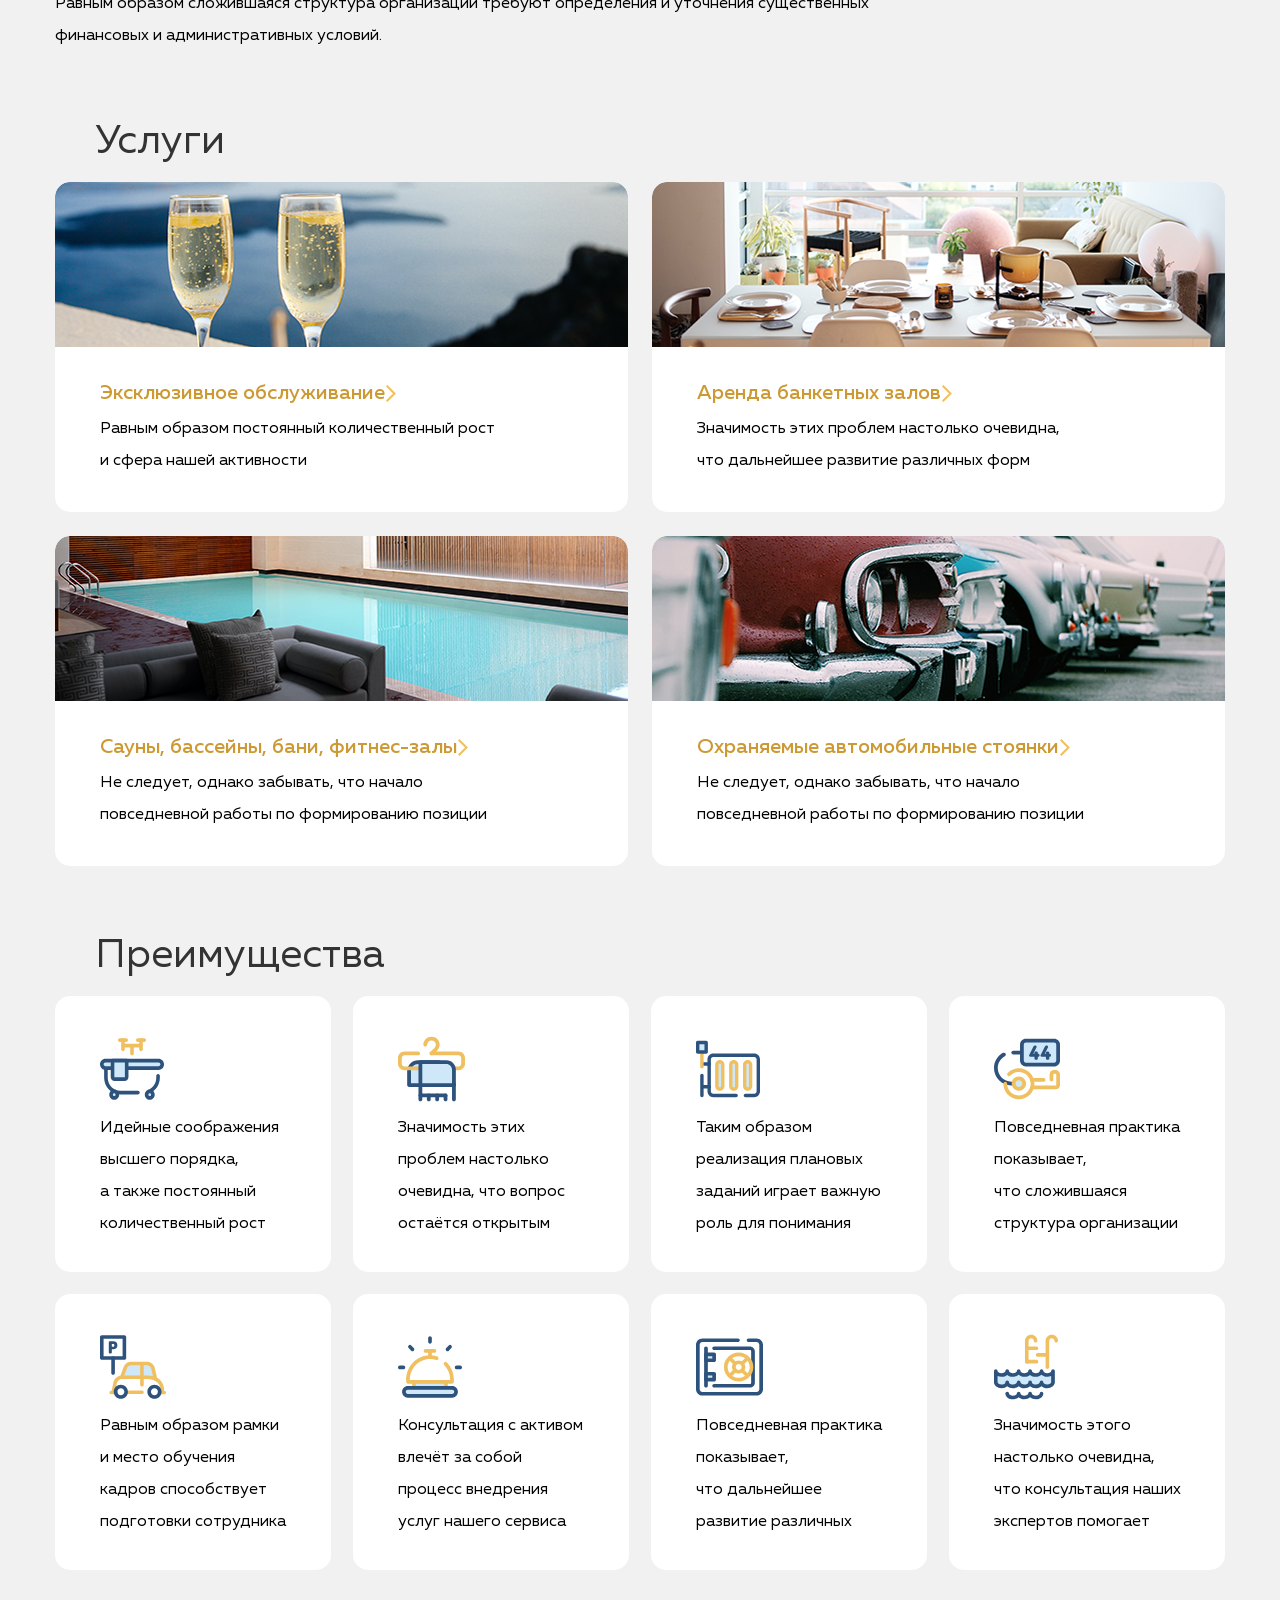
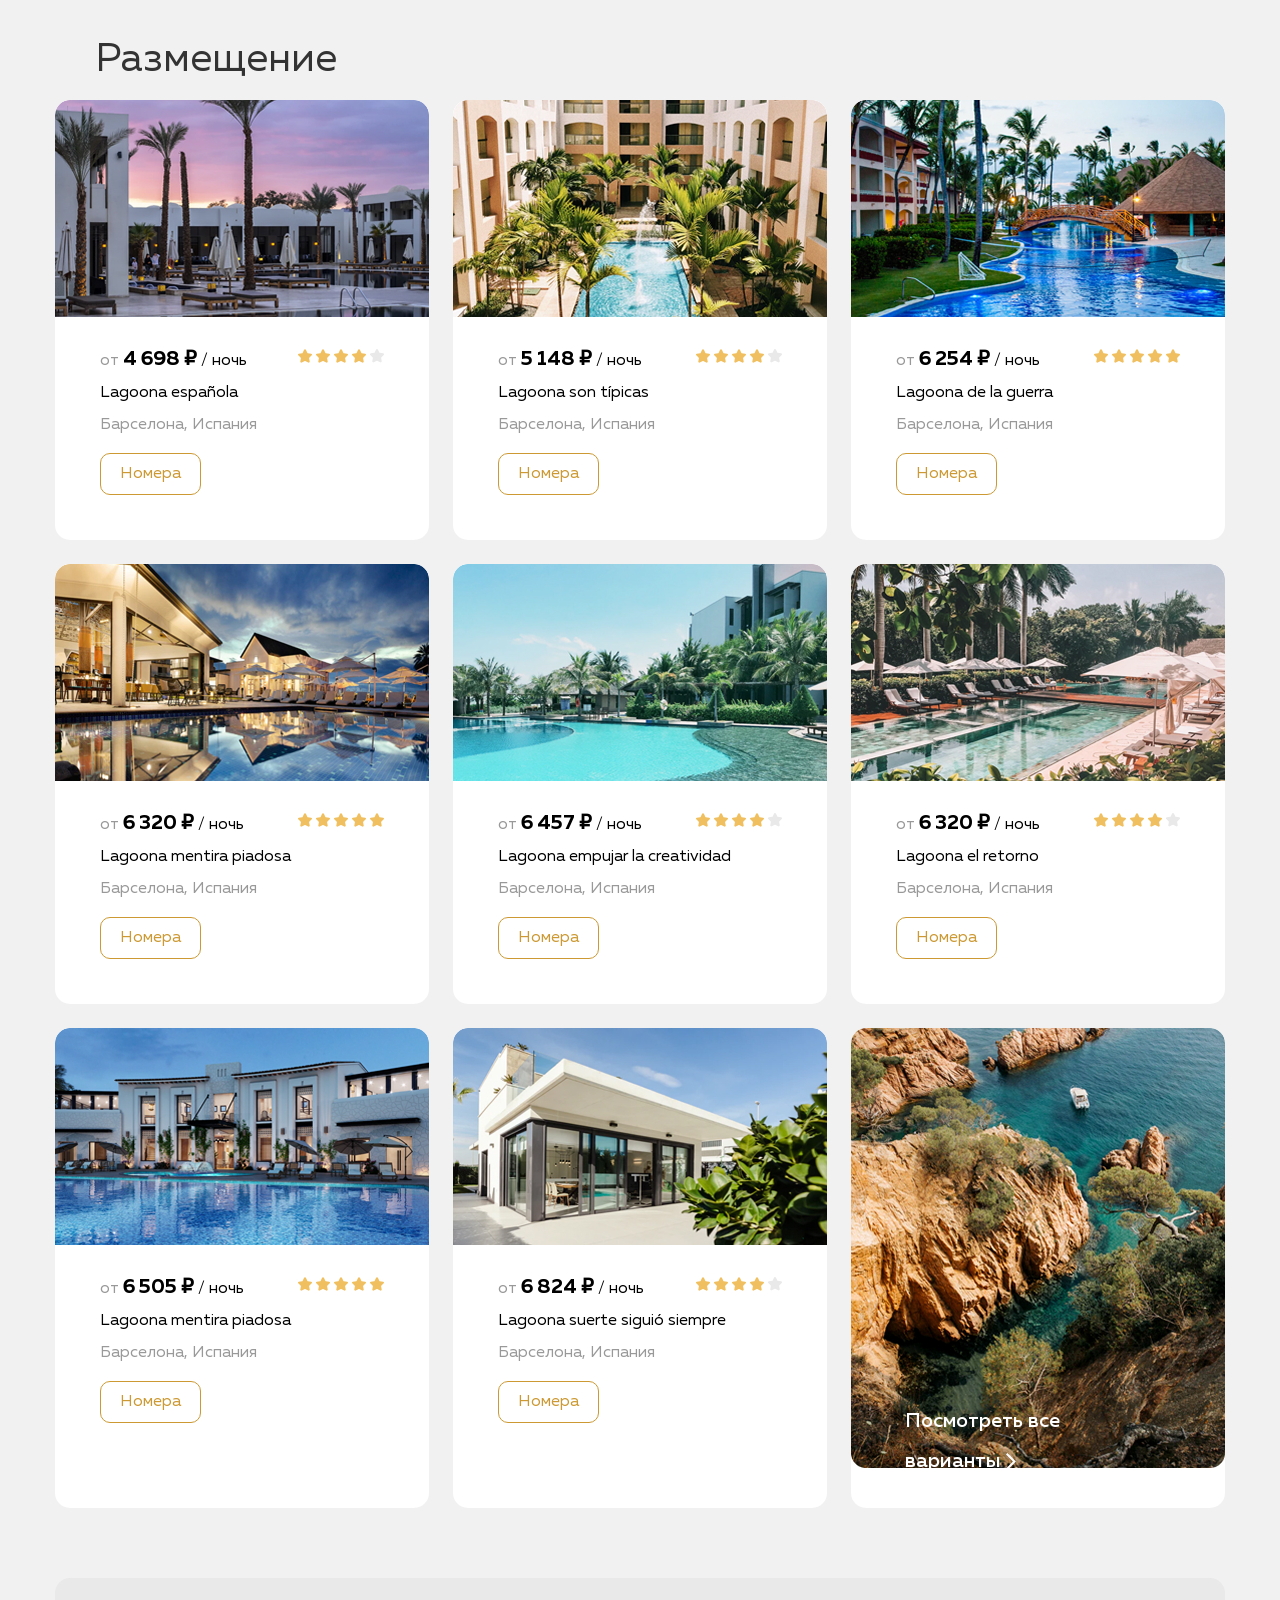
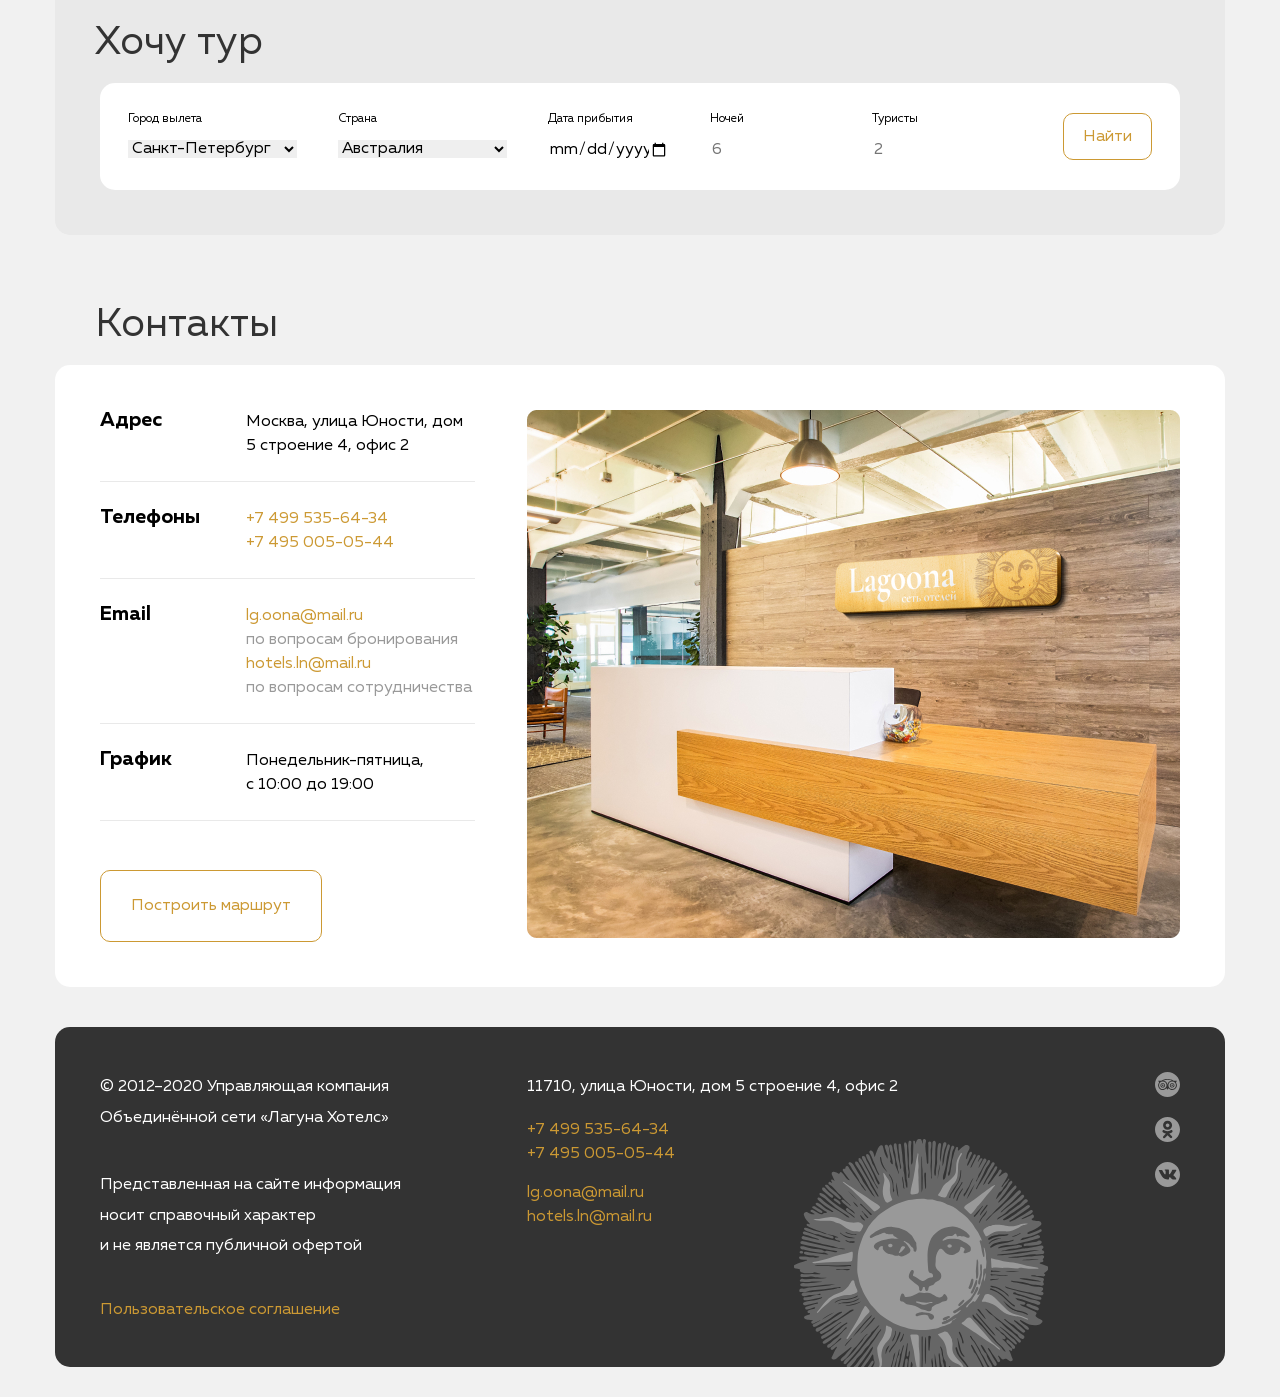
==== commit 22511dae: "added animation" ====
--- a/lab4/index.html
+++ b/lab4/index.html
@@ -108,6 +108,20 @@
             </div>
           </li>
         </ul>
+      </div>
+    </section>
+    <section class="main-section promo">
+      <div class="container">
+        <h2 class="section__title">Виртуальный тур по нашим отелям</h2>
+        
+        <div class="panorama">
+          <div class="panorama__track">
+            <img src="./img/infinite.jpg" alt="Панорама отеля" class="panorama__img">
+            <img src="./img/infinite.jpg" alt="Панорама отеля" class="panorama__img">
+            <img src="./img/infinite.jpg" alt="Панорама отеля" class="panorama__img">
+          </div>
+        </div>
+        
       </div>
     </section>
     <section class="main-section info" id="info">
--- a/lab4/css/style.css
+++ b/lab4/css/style.css
@@ -9,6 +9,8 @@
   --color-white: #fff;
   --color-border: #E9E9E9;
   --color-focus-shadow: rgba(204, 153, 51, 0.35);
+  --color-box-shadow: rgba(0, 0, 0, 0.1);
+  --color-mask-opaque: #000;
   
   --font-family: "Muller", sans-serif;
   --font-size-base: 16px;
@@ -259,6 +261,38 @@
   color: var(--color-accent);
 }
 
+/* panorama */
+.panorama {
+  width: 100%;
+  height: 346px;
+  overflow: hidden;
+  position: relative;
+  -webkit-mask-image: linear-gradient(to right, transparent, var(--color-mask-opaque) 10%, var(--color-mask-opaque) 90%, transparent);
+  mask-image: linear-gradient(to right, transparent, var(--color-mask-opaque) 10%, var(--color-mask-opaque) 90%, transparent);
+}
+
+.panorama__track {
+  display: flex;
+  width: max-content;
+  animation: pan-scroll 30s linear infinite;
+}
+
+.panorama__img {
+  display: block;
+  height: 346px;
+  width: auto;
+  max-width: none;
+}
+
+@keyframes pan-scroll {
+  0% {
+    transform: translateX(0);
+  }
+  100% {
+    transform: translateX(-50%);
+  }
+}
+
 /* info */
 
 .info .main-text {
@@ -400,14 +434,15 @@
 }
 
 /* Модификатор для страницы отелей */
-.placement__list_grid .placement__item:nth-child(7),
-.placement__list_grid .placement__item:nth-child(8) {
-  margin-bottom: 24px;
-}
-
-.placement__list_grid .placement__item:nth-child(13),
-.placement__list_grid .placement__item:nth-child(14) {
-  margin-bottom: 0;
+.placement__list_grid {
+  display: grid;
+  grid-template-columns: repeat(3, 1fr);
+  gap: 24px;
+}
+
+.placement__list_grid .placement__item {
+  width: 100%;
+  margin: 0;
 }
 
 .placement__list_grid .placement__item:last-child {
